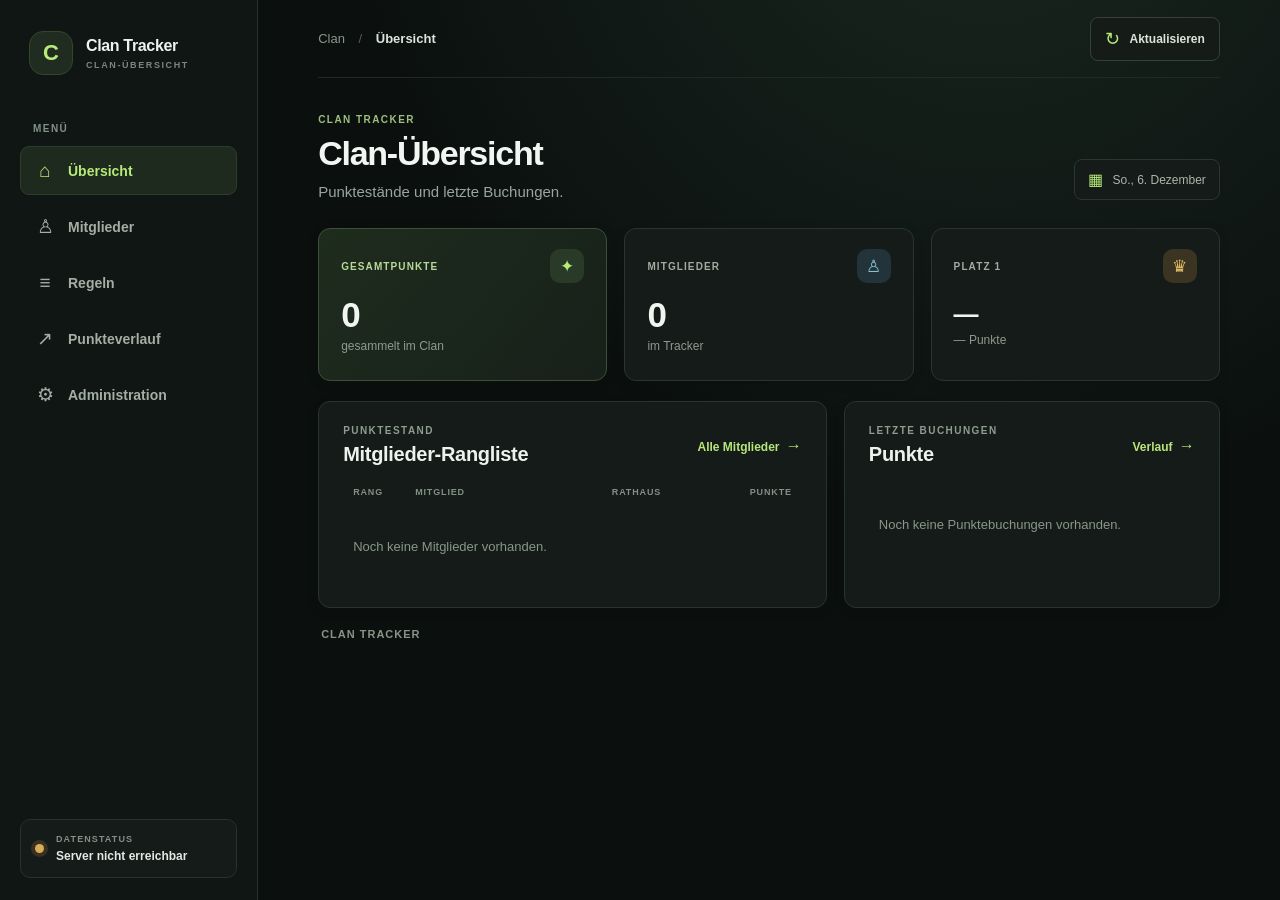
==== app/static/index.html @ a35e94be "Adjust CWL and Raid Weekend rule order" ====
<!doctype html>
<html lang="de">
<head>
  <meta charset="utf-8">
  <meta name="viewport" content="width=device-width, initial-scale=1">
  <meta name="theme-color" content="#0c1110">
  <title>Clan Tracker · Dashboard</title>
  <link rel="stylesheet" href="style.css?v=17">
</head>
<body>
  <aside class="sidebar">
    <a class="brand" href="#overview" data-view="overview" aria-label="Clan-Übersicht">
      <span class="brand-mark" id="clan-initial">C</span>
      <span class="brand-copy"><strong id="clan-name">Clan Tracker</strong><small>CLAN-ÜBERSICHT</small></span>
    </a>
    <div class="nav-caption">MENÜ</div>
    <nav class="nav-list" aria-label="Hauptnavigation">
      <a class="nav-link active" href="#overview" data-view="overview"><span class="nav-icon">⌂</span><span>Übersicht</span></a>
      <a class="nav-link" href="#members" data-view="members"><span class="nav-icon">♙</span><span>Mitglieder</span></a>
      <a class="nav-link" href="#rules" data-view="rules"><span class="nav-icon">≡</span><span>Regeln</span></a>
      <a class="nav-link" href="#history" data-view="history"><span class="nav-icon">↗</span><span>Punkteverlauf</span></a>
      <a class="nav-link" id="admin-link" href="/admin"><span class="nav-icon">⚙</span><span>Administration</span></a>
    </nav>
    <div class="sidebar-bottom">
      <p id="support-contact" class="support-contact" hidden></p>
      <div class="clan-status"><span class="status-dot"></span><span><small>DATENSTATUS</small><strong id="status">Warte auf Server</strong></span></div>
    </div>
  </aside>

  <main class="main-content">
    <header class="topbar">
      <div class="breadcrumb">Clan <span>/</span> <strong id="breadcrumb-title">Übersicht</strong></div>
      <button class="refresh-button" id="refresh" type="button"><span class="refresh-icon">↻</span><span>Aktualisieren</span></button>
    </header>
    <section class="intro">
      <div><p class="overline" id="clan-overline">CLAN TRACKER</p><h1 id="page-title">Clan-Übersicht</h1><p class="intro-copy" id="page-subtitle">Punktestände und letzte Buchungen.</p></div>
      <div class="date-chip"><span class="calendar-icon">▦</span><span id="today">Heute</span></div>
    </section>

    <section class="view active" id="overview" data-page="overview" aria-label="Übersicht">
      <section class="stats" aria-label="Clan-Kennzahlen">
        <article class="stat-card stat-primary"><div class="stat-top"><span>GESAMTPUNKTE</span><span class="stat-icon">✦</span></div><strong id="total">—</strong><small>gesammelt im Clan</small></article>
        <article class="stat-card"><div class="stat-top"><span>MITGLIEDER</span><span class="stat-icon icon-blue">♙</span></div><strong id="count">—</strong><small>im Tracker</small></article>
        <article class="stat-card"><div class="stat-top"><span>PLATZ 1</span><span class="stat-icon icon-gold">♛</span></div><strong class="leader-name" id="leader">—</strong><small id="leader-points">— Punkte</small></article>
      </section>
      <section class="content-grid">
        <article class="card">
          <div class="card-heading"><div><p class="overline">PUNKTESTAND</p><h2>Mitglieder-Rangliste</h2></div><a class="text-link" href="#members" data-view="members">Alle Mitglieder <span>→</span></a></div>
          <div class="table-head"><span>RANG</span><span>MITGLIED</span><span>RATHAUS</span><span>PUNKTE</span></div>
          <div id="members-preview" class="members-list"></div>
        </article>
        <article class="card">
          <div class="card-heading"><div><p class="overline">LETZTE BUCHUNGEN</p><h2>Punkte</h2></div><a class="text-link" href="#history" data-view="history">Verlauf <span>→</span></a></div>
          <div id="activity-preview" class="activity-list"></div>
        </article>
      </section>
    </section>

    <section class="view" id="members" data-page="members" aria-label="Mitglieder">
      <article class="card directory-card">
        <div class="card-heading"><div><p class="overline">CLAN-RANGLISTE</p><h2>Aktive Mitglieder</h2></div><span class="count-label" id="member-label">0 Mitglieder</span></div>
        <label class="search-box"><span>⌕</span><input id="member-search" type="search" placeholder="Mitglied suchen …" autocomplete="off"></label>
        <div class="member-table-wrap"><table class="member-table">
          <thead><tr><th>MITGLIED</th><th>GESAMT</th><th>CK</th><th>CWL</th><th>ÜBERFALL-WE</th><th>SPENDE</th><th>CLANSPIELE</th><th>BONUS</th><th>KICKGEFAHR</th></tr></thead>
          <tbody id="member-directory"></tbody>
        </table></div>
      </article>
      <article class="card directory-card former-members-card">
        <div class="card-heading"><div><p class="overline">CLAN-ARCHIV</p><h2>Ehemalige Mitglieder</h2></div><span class="count-label" id="former-member-label">0 Mitglieder</span></div>
        <div class="member-table-wrap"><table class="member-table">
          <thead><tr><th>MITGLIED</th><th>GESAMT</th><th>CK</th><th>CWL</th><th>ÜBERFALL-WE</th><th>SPENDE</th><th>CLANSPIELE</th><th>BONUS</th><th>KICKGEFAHR</th></tr></thead>
          <tbody id="former-member-directory"></tbody>
        </table></div>
      </article>
    </section>

    <section class="view" id="rules" data-page="rules" aria-label="Punktevergaberegeln">
      <article class="card rules-card">
        <div class="card-heading"><div><p class="overline">PUNKTEVERGABE</p><h2>So werden Punkte vergeben</h2></div></div>
        <div class="rules-grid">
          <section class="rule-group"><h3>Clan-Kriege (CK)</h3><div class="rule-row"><span>2 Angriffe genutzt</span><strong>+1</strong></div><div class="rule-row"><span>1 Angriff genutzt</span><strong>0</strong></div><div class="rule-row"><span>Teilgenommen, aber 0 Angriffe</span><strong class="negative">−2</strong></div><div class="rule-row"><span>Keine Teilnahme</span><strong>0</strong></div></section>
          <section class="rule-group"><h3>CWL</h3><div class="rule-row"><span>21 Sterne insgesamt</span><strong>+4</strong></div><div class="rule-row"><span>18–20 Sterne insgesamt</span><strong>+2</strong></div><div class="rule-row"><span>14–17 Sterne insgesamt</span><strong>+1</strong></div><div class="rule-row"><span>Unter 14 Sternen insgesamt</span><strong>0</strong></div><div class="rule-row"><span>Je vergessener Angriff</span><strong class="negative">−4</strong></div></section>
          <section class="rule-group"><h3>Überfall-Wochenende</h3><div class="rule-row"><span>Alle möglichen Angriffe</span><strong>+1</strong></div><div class="rule-row"><span>Ein Teil der möglichen Angriffe</span><strong>0</strong></div><div class="rule-row"><span>Keine Angriffe</span><strong class="negative">−1</strong></div></section>
          <section class="rule-group"><h3>Spenden</h3><div class="rule-row"><span>Je 1.000 gespendete Einheiten</span><strong>+1</strong></div></section>
          <section class="rule-group"><h3>Clanspiele</h3><div class="rule-row"><span>10.000 Punkte</span><strong>+3</strong></div><div class="rule-row"><span>4.000–9.999 Punkte</span><strong>+1</strong></div><div class="rule-row"><span>1–3.999 Punkte</span><strong>0</strong></div><div class="rule-row"><span>0 Punkte</span><strong class="negative">−3</strong></div></section>
          <section class="rule-group"><h3>Bonus und Abmeldung</h3><div class="rule-row"><span>Startguthaben beim ersten Beitritt</span><strong>+10</strong></div><div class="rule-row"><span>Manuelle Korrekturen</span><strong>durch Admins</strong></div><p class="rule-note">Nach einem Wiedereintritt werden frühere Punkte fortgeführt. Abmeldungen verhindern automatische Minuspunkte, wenn der eingetragene Zeitraum die Aktivität überschneidet; positive Punkte werden weiterhin gewertet.</p></section>
        </div>
        <p class="rules-footnote">Die Punkte aller Buchungen werden zum persönlichen Gesamtstand addiert. Bei 0 oder weniger Punkten besteht Kickgefahr.</p>
      </article>
    </section>

    <section class="view" id="history" data-page="history" aria-label="Punkteverlauf">
      <article class="card history-card">
        <div class="card-heading"><div><p class="overline">PUNKTE-CHRONIK</p><h2>Alle Buchungen</h2></div><label class="select-wrap"><span class="sr-only">Kategorie filtern</span><select id="category-filter"><option value="">Alle Kategorien</option><option>CK</option><option>CWL</option><option>Überfall-WE</option><option>Spende</option><option>Clan-Spiele</option><option>Bonus</option></select></label></div>
        <p class="history-note" id="history-count">Lade Punkteverlauf …</p>
        <div id="history-list" class="history-list"></div>
      </article>
    </section>
    <footer><span id="clan-footer-name">CLAN TRACKER</span><span id="support-contact-footer" class="support-contact-footer" hidden></span></footer>
  </main>
  <script src="app.js?v=20"></script>
</body>
</html>
---- app/static/style.css ----
:root {
  font-family: Inter, "Segoe UI", Arial, sans-serif;
  color: #eef3ee;
  background: #0b100f;
  font-synthesis: none;
  text-rendering: optimizeLegibility;
  --bg: #0b100f;
  --sidebar: #101614;
  --panel: #141b18;
  --panel-soft: #18211c;
  --border: #27322c;
  --muted: #929e94;
  --green: #b7eb78;
  --green-strong: #80b854;
}

* { box-sizing: border-box; }
html { scroll-behavior: smooth; }
body { min-width: 320px; min-height: 100vh; margin: 0; background: radial-gradient(ellipse at 77% -28%, #1b2a21 0, transparent 47%), var(--bg); }
button, input, select { font: inherit; }

.sidebar { position: fixed; inset: 0 auto 0 0; z-index: 3; display: flex; flex-direction: column; width: 258px; padding: 30px 20px 22px; border-right: 1px solid var(--border); background: var(--sidebar); }
.brand { display: flex; align-items: center; gap: 13px; padding: 1px 9px 48px; color: inherit; text-decoration: none; }
.brand-mark { display: grid; width: 44px; height: 44px; place-items: center; border: 1px solid #35452e; border-radius: 14px; background: #202c20; color: var(--green); font-size: 22px; font-weight: 800; }
.brand-copy strong { font-size: 16px; letter-spacing: -.35px; }
.brand-copy small { display: block; margin-top: 5px; color: #79877d; font-size: 9px; font-weight: 700; letter-spacing: 1.6px; }
.nav-caption, .overline { color: #829086; font-size: 10px; font-weight: 750; letter-spacing: 1.45px; }
.nav-caption { padding: 0 13px 12px; }
.nav-list { display: grid; gap: 7px; }
.nav-link { display: flex; align-items: center; gap: 13px; height: 49px; padding: 0 14px; border: 1px solid transparent; border-radius: 9px; color: #a3aea5; font-size: 14px; font-weight: 600; text-decoration: none; transition: background .15s, color .15s, border-color .15s; }
.nav-link:hover { background: #17201b; color: #e7eee7; }
.nav-link.active { border-color: #2d3d2d; background: #1d2a1d; color: var(--green); }
.nav-icon { width: 20px; text-align: center; font-size: 19px; font-weight: 400; }
.sidebar-bottom { margin-top: auto; }
.clan-status { display: flex; align-items: center; gap: 12px; padding: 14px; border: 1px solid var(--border); border-radius: 10px; background: #141b18; }
.status-dot { width: 9px; height: 9px; border-radius: 50%; background: #d6ad59; box-shadow: 0 0 0 4px #3a3020; }
.status-dot.connected { background: #8fd16f; box-shadow: 0 0 0 4px #253a26; }
.clan-status small, .clan-status strong { display: block; }
.clan-status small { color: #829086; font-size: 9px; font-weight: 700; letter-spacing: 1.1px; }
.clan-status strong { margin-top: 5px; color: #e2e9e2; font-size: 12px; font-weight: 650; }
.sidebar-bottom p { margin: 15px 13px 0; color: #77847a; font-size: 12px; line-height: 1.7; }
.sidebar-bottom .support-contact { margin: 0 13px 12px; color: #929e94; font-size: 11px; line-height: 1.5; }

.rules-grid { display: grid; grid-template-columns: repeat(2, minmax(0, 1fr)); gap: 14px; }
.rule-group { padding: 17px 18px; border: 1px solid var(--border); border-radius: 9px; background: #111815; }
.rule-group h3 { margin: 0 0 12px; color: #e8eee8; font-size: 15px; }
.rule-row { display: flex; align-items: center; justify-content: space-between; gap: 12px; min-height: 36px; border-top: 1px solid #253029; color: #aab6ab; font-size: 12px; }
.rule-row strong { flex: 0 0 auto; color: var(--green); font-size: 13px; }
.rule-row strong.negative { color: #ff9b87; }
.rule-note, .rules-footnote { margin: 12px 0 0; color: #879489; font-size: 11px; line-height: 1.6; }
.rules-footnote { margin-top: 18px; padding-top: 15px; border-top: 1px solid var(--border); }

.main-content { max-width: 1600px; margin-left: 258px; padding: 0 clamp(30px, 4.7vw, 72px) 24px; }
.topbar { display: flex; align-items: center; justify-content: space-between; height: 78px; border-bottom: 1px solid #202923; }
.breadcrumb { color: #89968c; font-size: 13px; }
.breadcrumb span { margin: 0 10px; color: #536056; }
.breadcrumb strong { color: #dce5dc; font-weight: 650; }
.refresh-button { display: flex; align-items: center; gap: 9px; padding: 10px 14px; border: 1px solid #354138; border-radius: 8px; background: #151c18; color: #dbe4db; font: 600 12px Inter, "Segoe UI", Arial, sans-serif; cursor: pointer; transition: border-color .15s, background .15s; }
.refresh-button:hover { border-color: #698553; background: #1a241c; }
.refresh-button:disabled { opacity: .6; cursor: wait; }
.refresh-icon { color: var(--green); font-size: 18px; }
.intro { display: flex; align-items: flex-end; justify-content: space-between; padding: 36px 0 28px; }
.intro .overline { margin: 0 0 9px; color: #9cbe7e; }
.intro h1 { margin: 0; color: #f2f6f2; font-size: 34px; font-weight: 740; letter-spacing: -1.25px; }
.intro-copy { margin: 10px 0 0; color: #9aa69c; font-size: 15px; }
.date-chip { display: flex; align-items: center; gap: 9px; padding: 10px 13px; border: 1px solid #2b362f; border-radius: 8px; background: #141b18; color: #aab6ab; font-size: 12px; }
.calendar-icon { color: var(--green); font-size: 16px; }

.view { display: none; }
.view.active { display: block; animation: fade-in .18s ease-out; }
@keyframes fade-in { from { opacity: .55; transform: translateY(3px); } to { opacity: 1; transform: translateY(0); } }
.stats { display: grid; grid-template-columns: repeat(3, minmax(0, 1fr)); gap: 17px; margin-bottom: 20px; }
.stat-card { min-height: 153px; padding: 20px 22px; border: 1px solid #2a352e; border-radius: 12px; background: #141b18; box-shadow: 0 3px 12px rgb(0 0 0 / 12%); }
.stat-primary { border-color: #3c5037; background: linear-gradient(130deg, #1e2c1d, #17201a); }
.stat-top { display: flex; align-items: center; justify-content: space-between; color: #a0ada1; font-size: 10px; font-weight: 750; letter-spacing: 1.1px; }
.stat-primary .stat-top { color: #b9d99b; }
.stat-icon { display: grid; width: 34px; height: 34px; place-items: center; border-radius: 10px; background: #293b28; color: var(--green); font-size: 17px; }
.icon-blue { background: #22333a; color: #85c1d0; }
.icon-gold { background: #3c3422; color: #e0be68; }
.stat-card > strong { display: block; margin-top: 12px; color: #f1f5f0; font-size: 35px; font-weight: 730; letter-spacing: -.8px; }
.stat-card > small { display: block; margin-top: 4px; color: #8d9a8f; font-size: 12px; }
.stat-card .leader-name { margin-top: 17px; font-size: 25px; }

.content-grid { display: grid; grid-template-columns: minmax(0, 1.15fr) minmax(350px, .85fr); gap: 17px; }
.card { min-width: 0; padding: 23px 24px; border: 1px solid #29342e; border-radius: 12px; background: var(--panel); box-shadow: 0 3px 12px rgb(0 0 0 / 12%); }
.card-heading { display: flex; align-items: center; justify-content: space-between; gap: 15px; margin-bottom: 21px; }
.card-heading .overline { margin: 0 0 7px; color: #8f9d91; }
.card h2 { margin: 0; color: #edf2ed; font-size: 20px; font-weight: 690; letter-spacing: -.3px; }
.text-link { color: #b7e77b; font-size: 12px; font-weight: 650; text-decoration: none; white-space: nowrap; }
.text-link:hover { color: #d2f3a7; }
.text-link span { margin-left: 3px; font-size: 16px; }
.count-label { padding: 7px 10px; border: 1px solid #2e3b32; border-radius: 7px; background: #19221c; color: #a9b4a9; font-size: 11px; white-space: nowrap; }
.table-head, .member-row { display: grid; grid-template-columns: 52px minmax(130px, 1fr) 90px 80px; align-items: center; gap: 10px; }
.table-head { padding: 0 10px 12px; color: #839086; font-size: 9px; font-weight: 700; letter-spacing: .85px; }
.table-head span:last-child { text-align: right; }
.members-list, .activity-list { display: grid; }
.member-row { min-height: 66px; padding: 0 10px; border-top: 1px solid #222c26; }
.rank { color: #87948a; font-size: 12px; font-weight: 650; }
.rank.top { color: var(--green); }
.member-person { display: flex; align-items: center; gap: 11px; min-width: 0; }
.avatar { display: grid; flex: 0 0 36px; width: 36px; height: 36px; place-items: center; border: 1px solid #344233; border-radius: 11px; background: #202c21; color: #c0e99b; font-size: 11px; font-weight: 750; }
.member-person b { display: block; overflow: hidden; color: #e3eae3; font-size: 13px; font-weight: 650; text-overflow: ellipsis; white-space: nowrap; }
.member-person small { display: block; margin-top: 4px; color: #849187; font-size: 10px; }
.th { color: #a0aca1; font-size: 11px; }
.points { justify-self: end; color: #e1e9df; font-size: 14px; font-weight: 700; }
.directory-card { overflow: hidden; }
.member-table-wrap { overflow-x: auto; margin: 0 -10px; scrollbar-color: #435044 #141b18; scrollbar-width: thin; }
.member-table { width: 100%; min-width: 980px; border-collapse: separate; border-spacing: 0; text-align: left; }
.member-table th { position: sticky; top: 0; z-index: 1; padding: 12px 10px; border-bottom: 1px solid #344036; background: #19211c; color: #89968b; font-size: 10px; font-weight: 700; letter-spacing: .6px; white-space: nowrap; }
.member-table th:first-child { padding-left: 14px; }
.member-table td { height: 58px; padding: 8px 10px; border-bottom: 1px solid #222c26; color: #dce5dc; font-size: 13px; white-space: nowrap; }
.member-table tbody tr:hover td { background: #19221c; }
.member-name-cell { min-width: 160px; }
.member-name { display: block; color: #e8eee8; font-size: 13px; font-weight: 650; }
.member-name-cell small { display: block; margin-top: 3px; color: #839086; font-size: 10px; }
.member-table .total-score { color: #f1f5ef; font-size: 14px; font-weight: 750; }
.category-score { font-variant-numeric: tabular-nums; }
.category-score.positive { color: #b7e77b; }
.category-score.negative { color: #ff9b87; }
.kick-status { display: inline-flex; align-items: center; padding: 6px 9px; border: 1px solid transparent; border-radius: 7px; font-size: 10px; font-weight: 700; white-space: nowrap; }
.kick-status.safe { border-color: #304432; background: #1d2b20; color: #b7e77b; }
.kick-status.at-risk { border-color: #56352f; background: #34221f; color: #ff9b87; }
.former-members-card { margin-top: 18px; }
.table-empty { padding: 32px 14px !important; color: #89968b !important; }

.activity-item, .history-row { display: grid; grid-template-columns: 38px minmax(0, 1fr) auto; align-items: center; gap: 12px; min-height: 68px; border-top: 1px solid #222c26; }
.activity-icon { display: grid; width: 36px; height: 36px; place-items: center; border: 1px solid #354633; border-radius: 10px; background: #202d21; color: #b7e77b; font-size: 17px; }
.activity-icon.war { border-color: #49352b; background: #30251f; color: #efa77e; }
.activity-icon.games { border-color: #433953; background: #292334; color: #d0b0ed; }
.activity-icon.raid { border-color: #2f3e4a; background: #1d2931; color: #8ec8de; }
.activity-copy, .history-copy { min-width: 0; }
.activity-copy b, .history-copy b { display: block; overflow: hidden; color: #dce5dc; font-size: 12px; font-weight: 650; text-overflow: ellipsis; white-space: nowrap; }
.activity-copy small, .history-copy small { display: block; margin-top: 5px; color: #89968b; font-size: 10px; }
.history-copy small span, .history-copy b span { padding: 0 3px; color: #5f6c61; }
.gain { color: #b7e77b; font-size: 13px; font-weight: 700; white-space: nowrap; }
.loss { color: #f08d7d; }
.empty { padding: 30px 10px; color: #89968b; font-size: 13px; }

.directory-card, .history-card { min-height: 320px; }
.search-box { display: flex; align-items: center; gap: 10px; max-width: 430px; height: 44px; margin: 0 0 20px; padding: 0 13px; border: 1px solid #2c3931; border-radius: 8px; background: #101714; color: #91a092; }
.search-box:focus-within { border-color: #6f9357; box-shadow: 0 0 0 3px rgb(151 194 108 / 10%); }
.search-box > span { font-size: 21px; line-height: 1; }
.search-box input { width: 100%; border: 0; outline: 0; background: transparent; color: #eaf0e9; font-size: 13px; }
.search-box input::placeholder { color: #77847a; }
.select-wrap select { min-height: 38px; padding: 0 32px 0 11px; border: 1px solid #2d3932; border-radius: 7px; outline: 0; background: #111815; color: #c6d0c6; font-size: 11px; cursor: pointer; }
.history-note { margin: -7px 0 13px; color: #89968b; font-size: 11px; }
.history-row { min-height: 72px; padding: 0 10px; }
.history-row .activity-icon { width: 38px; height: 38px; }
.sr-only { position: absolute; width: 1px; height: 1px; padding: 0; overflow: hidden; clip: rect(0, 0, 0, 0); white-space: nowrap; clip-path: inset(50%); }
footer { display: flex; justify-content: space-between; padding: 20px 3px 0; color: #748177; font-size: 11px; }
footer span:first-child { color: #879487; font-weight: 700; letter-spacing: 1px; }
.support-contact-footer { display: none; color: #929e94; font-weight: 400; letter-spacing: 0; }

@media (max-width: 1050px) {
  .sidebar { width: 220px; }
  .main-content { margin-left: 220px; padding-right: 30px; padding-left: 30px; }
  .content-grid { grid-template-columns: 1fr; }
}
@media (max-width: 650px) {
  .sidebar { position: fixed; inset: auto 0 0; display: block; width: auto; height: 68px; padding: 6px 12px; border-top: 1px solid var(--border); border-right: 0; background: #101614; }
  .brand, .nav-caption, .sidebar-bottom { display: none; }
  .nav-list { display: flex; align-items: center; justify-content: space-around; gap: 5px; height: 100%; }
  .nav-link { flex-direction: column; justify-content: center; gap: 1px; min-width: 52px; height: 54px; padding: 0 3px; font-size: 8px; }
  .nav-icon { font-size: 18px; line-height: 22px; }
  .main-content { margin: 0; padding: 0 16px 88px; }
  .topbar { height: 62px; }
  .intro { align-items: flex-start; padding: 27px 0 20px; }
  .intro h1 { font-size: 28px; }
  .intro-copy { max-width: 240px; font-size: 12px; line-height: 1.5; }
  .date-chip { gap: 5px; padding: 8px; font-size: 10px; }
  .stats { grid-template-columns: 1fr 1fr; gap: 9px; margin-bottom: 12px; }
  .stat-card { min-height: 120px; padding: 14px; }
  .stat-card:first-child { grid-column: span 2; min-height: 112px; }
  .stat-card > strong { margin-top: 8px; font-size: 29px; }
  .stat-card .leader-name { font-size: 21px; }
  .stat-card > small { font-size: 11px; }
  .content-grid { gap: 12px; }
  .card { padding: 17px 14px; }
  .card-heading { gap: 8px; margin-bottom: 16px; }
  .card h2 { font-size: 17px; }
  .card-heading .overline { font-size: 9px; }
  .count-label, .text-link { font-size: 10px; }
  .table-head, .member-row { grid-template-columns: 31px minmax(95px, 1fr) 52px 53px; gap: 5px; }
  .member-table { min-width: 930px; }
  .member-table th { padding: 10px 8px; font-size: 9px; }
  .member-table td { height: 54px; padding: 7px 8px; font-size: 11px; }
  .member-table .total-score { font-size: 12px; }
  .kick-status { padding: 5px 7px; font-size: 9px; }
  .activity-item, .history-row { grid-template-columns: 32px minmax(0, 1fr) auto; gap: 8px; min-height: 62px; }
  .activity-icon, .history-row .activity-icon { width: 31px; height: 31px; font-size: 14px; }
  .activity-copy b, .history-copy b { font-size: 10px; }
  .activity-copy small, .history-copy small { font-size: 9px; }
  .gain { font-size: 11px; }
  .search-box { max-width: none; height: 42px; }
  .select-wrap select { max-width: 145px; padding-left: 8px; font-size: 9px; }
  .rules-grid { grid-template-columns: 1fr; gap: 10px; }
  .rule-group { padding: 14px; }
  footer { flex-direction: column; gap: 8px; font-size: 9px; }
  footer .support-contact-footer:not([hidden]) { display: block; }
}
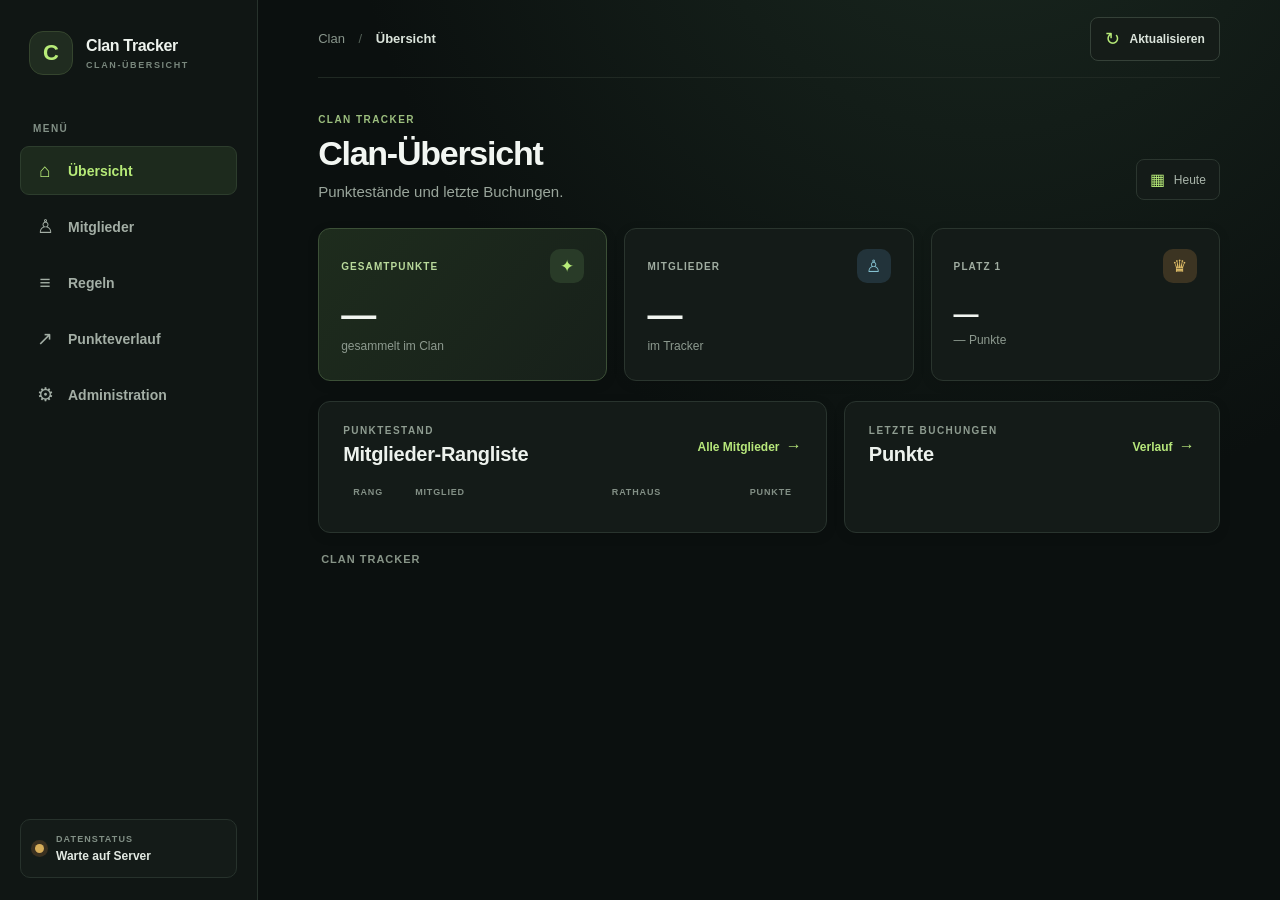
==== commit b3482003: "Filter point history by member" ====
--- a/app/static/index.html
+++ b/app/static/index.html
@@ -5,7 +5,7 @@
   <meta name="viewport" content="width=device-width, initial-scale=1">
   <meta name="theme-color" content="#0c1110">
   <title>Clan Tracker · Dashboard</title>
-  <link rel="stylesheet" href="style.css?v=17">
+  <link rel="stylesheet" href="style.css?v=19">
 </head>
 <body>
   <aside class="sidebar">
@@ -91,14 +91,14 @@
 
     <section class="view" id="history" data-page="history" aria-label="Punkteverlauf">
       <article class="card history-card">
-        <div class="card-heading"><div><p class="overline">PUNKTE-CHRONIK</p><h2>Alle Buchungen</h2></div><label class="select-wrap"><span class="sr-only">Kategorie filtern</span><select id="category-filter"><option value="">Alle Kategorien</option><option>CK</option><option>CWL</option><option>Überfall-WE</option><option>Spende</option><option>Clan-Spiele</option><option>Bonus</option></select></label></div>
+        <div class="card-heading"><div><p class="overline">PUNKTE-CHRONIK</p><h2 id="history-title">Alle Buchungen</h2></div><div class="history-filters"><label class="select-wrap"><span class="sr-only">Mitglied filtern</span><select id="member-filter"><option value="">Alle Mitglieder</option></select></label><label class="select-wrap"><span class="sr-only">Kategorie filtern</span><select id="category-filter"><option value="">Alle Kategorien</option><option>CK</option><option>CWL</option><option>Überfall-WE</option><option>Spende</option><option>Clan-Spiele</option><option>Bonus</option></select></label></div></div>
         <p class="history-note" id="history-count">Lade Punkteverlauf …</p>
         <div id="history-list" class="history-list"></div>
       </article>
     </section>
     <footer><span id="clan-footer-name">CLAN TRACKER</span><span id="support-contact-footer" class="support-contact-footer" hidden></span></footer>
   </main>
-  <script src="app.js?v=20"></script>
+  <script src="app.js?v=22"></script>
 </body>
 </html>
 
--- a/app/static/style.css
+++ b/app/static/style.css
@@ -112,6 +112,9 @@
 .member-table tbody tr:hover td { background: #19221c; }
 .member-name-cell { min-width: 160px; }
 .member-name { display: block; color: #e8eee8; font-size: 13px; font-weight: 650; }
+.member-history-trigger { width: max-content; max-width: 100%; padding: 0; border: 0; background: transparent; text-align: left; cursor: pointer; }
+.member-history-trigger:hover { color: #b7eb78; text-decoration: underline; text-underline-offset: 3px; }
+.member-history-trigger:focus-visible { outline: 2px solid #b7eb78; outline-offset: 3px; border-radius: 2px; }
 .member-name-cell small { display: block; margin-top: 3px; color: #839086; font-size: 10px; }
 .member-table .total-score { color: #f1f5ef; font-size: 14px; font-weight: 750; }
 .category-score { font-variant-numeric: tabular-nums; }
@@ -198,3 +201,4 @@
   footer { flex-direction: column; gap: 8px; font-size: 9px; }
   footer .support-contact-footer:not([hidden]) { display: block; }
 }
+
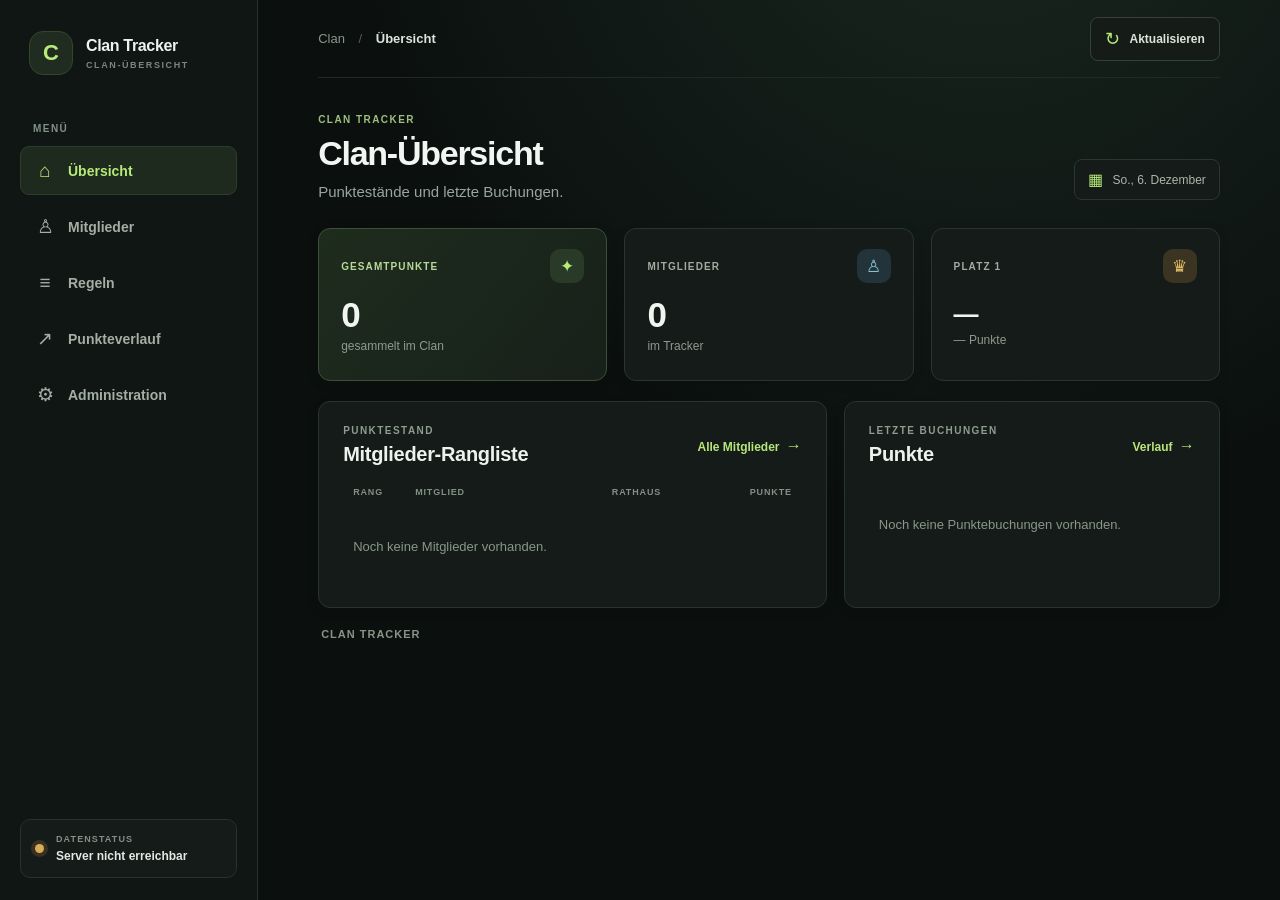
==== commit 2df3e815: "Inaktivitätstracker hinzugefügt" ====
--- a/app/static/index.html
+++ b/app/static/index.html
@@ -61,14 +61,14 @@
         <div class="card-heading"><div><p class="overline">CLAN-RANGLISTE</p><h2>Aktive Mitglieder</h2></div><span class="count-label" id="member-label">0 Mitglieder</span></div>
         <label class="search-box"><span>⌕</span><input id="member-search" type="search" placeholder="Mitglied suchen …" autocomplete="off"></label>
         <div class="member-table-wrap"><table class="member-table">
-          <thead><tr><th>MITGLIED</th><th>GESAMT</th><th>CK</th><th>CWL</th><th>ÜBERFALL-WE</th><th>SPENDE</th><th>CLANSPIELE</th><th>BONUS</th><th>KICKGEFAHR</th></tr></thead>
+          <thead><tr><th>MITGLIED</th><th>GESAMT</th><th>CK</th><th>CWL</th><th>ÜBERFALL-WE</th><th>SPENDE</th><th>CLANSPIELE</th><th>INAKTIV</th><th>BONUS</th><th>KICKGEFAHR</th></tr></thead>
           <tbody id="member-directory"></tbody>
         </table></div>
       </article>
       <article class="card directory-card former-members-card">
         <div class="card-heading"><div><p class="overline">CLAN-ARCHIV</p><h2>Ehemalige Mitglieder</h2></div><span class="count-label" id="former-member-label">0 Mitglieder</span></div>
         <div class="member-table-wrap"><table class="member-table">
-          <thead><tr><th>MITGLIED</th><th>GESAMT</th><th>CK</th><th>CWL</th><th>ÜBERFALL-WE</th><th>SPENDE</th><th>CLANSPIELE</th><th>BONUS</th><th>KICKGEFAHR</th></tr></thead>
+          <thead><tr><th>MITGLIED</th><th>GESAMT</th><th>CK</th><th>CWL</th><th>ÜBERFALL-WE</th><th>SPENDE</th><th>CLANSPIELE</th><th>INAKTIV</th><th>BONUS</th><th>KICKGEFAHR</th></tr></thead>
           <tbody id="former-member-directory"></tbody>
         </table></div>
       </article>
@@ -83,6 +83,7 @@
           <section class="rule-group"><h3>Überfall-Wochenende</h3><div class="rule-row"><span>Alle möglichen Angriffe</span><strong>+1</strong></div><div class="rule-row"><span>Ein Teil der möglichen Angriffe</span><strong>0</strong></div><div class="rule-row"><span>Keine Angriffe</span><strong class="negative">−1</strong></div></section>
           <section class="rule-group"><h3>Spenden</h3><div class="rule-row"><span>Je 1.000 gespendete Einheiten</span><strong>+1</strong></div></section>
           <section class="rule-group"><h3>Clanspiele</h3><div class="rule-row"><span>10.000 Punkte</span><strong>+3</strong></div><div class="rule-row"><span>4.000–9.999 Punkte</span><strong>+1</strong></div><div class="rule-row"><span>1–3.999 Punkte</span><strong>0</strong></div><div class="rule-row"><span>0 Punkte</span><strong class="negative">−3</strong></div></section>
+          <section class="rule-group"><h3>Inaktivität</h3><div class="rule-row"><span>Ab 7 Tagen ohne Aktion</span><strong class="negative">−1 / Tag</strong></div><p class="rule-note">Vollautomatisch über Clan-Aktivitäten, XP und Spielfortschritt ermittelt. Abgemeldete Mitglieder sind geschützt.</p></section>
           <section class="rule-group"><h3>Bonus und Abmeldung</h3><div class="rule-row"><span>Startguthaben beim ersten Beitritt</span><strong>+10</strong></div><div class="rule-row"><span>Manuelle Korrekturen</span><strong>durch Admins</strong></div><p class="rule-note">Nach einem Wiedereintritt werden frühere Punkte fortgeführt. Abmeldungen verhindern automatische Minuspunkte, wenn der eingetragene Zeitraum die Aktivität überschneidet; positive Punkte werden weiterhin gewertet.</p></section>
         </div>
         <p class="rules-footnote">Die Punkte aller Buchungen werden zum persönlichen Gesamtstand addiert. Bei 0 oder weniger Punkten besteht Kickgefahr.</p>
@@ -91,7 +92,7 @@
 
     <section class="view" id="history" data-page="history" aria-label="Punkteverlauf">
       <article class="card history-card">
-        <div class="card-heading"><div><p class="overline">PUNKTE-CHRONIK</p><h2 id="history-title">Alle Buchungen</h2></div><div class="history-filters"><label class="select-wrap"><span class="sr-only">Mitglied filtern</span><select id="member-filter"><option value="">Alle Mitglieder</option></select></label><label class="select-wrap"><span class="sr-only">Kategorie filtern</span><select id="category-filter"><option value="">Alle Kategorien</option><option>CK</option><option>CWL</option><option>Überfall-WE</option><option>Spende</option><option>Clan-Spiele</option><option>Bonus</option></select></label></div></div>
+        <div class="card-heading"><div><p class="overline">PUNKTE-CHRONIK</p><h2 id="history-title">Alle Buchungen</h2></div><div class="history-filters"><label class="select-wrap"><span class="sr-only">Mitglied filtern</span><select id="member-filter"><option value="">Alle Mitglieder</option></select></label><label class="select-wrap"><span class="sr-only">Kategorie filtern</span><select id="category-filter"><option value="">Alle Kategorien</option><option>CK</option><option>CWL</option><option>Überfall-WE</option><option>Spende</option><option>Clan-Spiele</option><option>Inaktiv</option><option>Bonus</option></select></label></div></div>
         <p class="history-note" id="history-count">Lade Punkteverlauf …</p>
         <div id="history-list" class="history-list"></div>
       </article>
@@ -101,4 +102,4 @@
   <script src="app.js?v=22"></script>
 </body>
 </html>
-
+
--- a/app/static/style.css
+++ b/app/static/style.css
@@ -112,9 +112,6 @@
 .member-table tbody tr:hover td { background: #19221c; }
 .member-name-cell { min-width: 160px; }
 .member-name { display: block; color: #e8eee8; font-size: 13px; font-weight: 650; }
-.member-history-trigger { width: max-content; max-width: 100%; padding: 0; border: 0; background: transparent; text-align: left; cursor: pointer; }
-.member-history-trigger:hover { color: #b7eb78; text-decoration: underline; text-underline-offset: 3px; }
-.member-history-trigger:focus-visible { outline: 2px solid #b7eb78; outline-offset: 3px; border-radius: 2px; }
 .member-name-cell small { display: block; margin-top: 3px; color: #839086; font-size: 10px; }
 .member-table .total-score { color: #f1f5ef; font-size: 14px; font-weight: 750; }
 .category-score { font-variant-numeric: tabular-nums; }
@@ -146,6 +143,7 @@
 .search-box input { width: 100%; border: 0; outline: 0; background: transparent; color: #eaf0e9; font-size: 13px; }
 .search-box input::placeholder { color: #77847a; }
 .select-wrap select { min-height: 38px; padding: 0 32px 0 11px; border: 1px solid #2d3932; border-radius: 7px; outline: 0; background: #111815; color: #c6d0c6; font-size: 11px; cursor: pointer; }
+.history-filters { display: flex; align-items: center; gap: 9px; }
 .history-note { margin: -7px 0 13px; color: #89968b; font-size: 11px; }
 .history-row { min-height: 72px; padding: 0 10px; }
 .history-row .activity-icon { width: 38px; height: 38px; }
@@ -196,6 +194,7 @@
   .gain { font-size: 11px; }
   .search-box { max-width: none; height: 42px; }
   .select-wrap select { max-width: 145px; padding-left: 8px; font-size: 9px; }
+  .history-filters { gap: 6px; }
   .rules-grid { grid-template-columns: 1fr; gap: 10px; }
   .rule-group { padding: 14px; }
   footer { flex-direction: column; gap: 8px; font-size: 9px; }
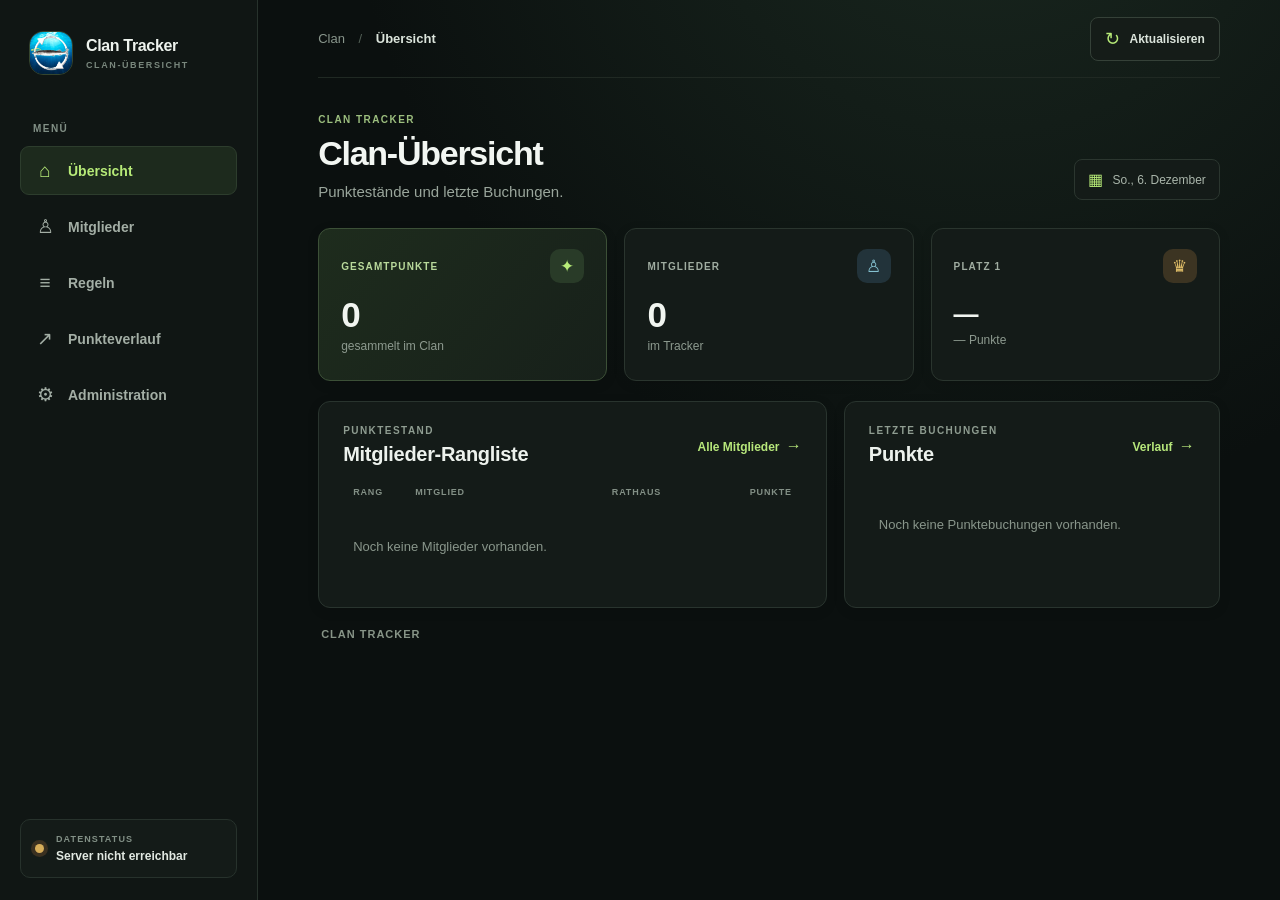
==== commit 523e3505: "logo hinzugefügt + Möglichkeit für alle Mitglieder auf einmal Punkte zu buchen" ====
--- a/app/static/index.html
+++ b/app/static/index.html
@@ -5,12 +5,13 @@
   <meta name="viewport" content="width=device-width, initial-scale=1">
   <meta name="theme-color" content="#0c1110">
   <title>Clan Tracker · Dashboard</title>
-  <link rel="stylesheet" href="style.css?v=19">
+  <link rel="icon" type="image/png" href="logo.png">
+  <link rel="stylesheet" href="style.css?v=21">
 </head>
 <body>
   <aside class="sidebar">
     <a class="brand" href="#overview" data-view="overview" aria-label="Clan-Übersicht">
-      <span class="brand-mark" id="clan-initial">C</span>
+      <span class="brand-mark"><img class="brand-logo" src="logo.png" alt="Clan-Logo"></span>
       <span class="brand-copy"><strong id="clan-name">Clan Tracker</strong><small>CLAN-ÜBERSICHT</small></span>
     </a>
     <div class="nav-caption">MENÜ</div>
@@ -61,14 +62,14 @@
         <div class="card-heading"><div><p class="overline">CLAN-RANGLISTE</p><h2>Aktive Mitglieder</h2></div><span class="count-label" id="member-label">0 Mitglieder</span></div>
         <label class="search-box"><span>⌕</span><input id="member-search" type="search" placeholder="Mitglied suchen …" autocomplete="off"></label>
         <div class="member-table-wrap"><table class="member-table">
-          <thead><tr><th>MITGLIED</th><th>GESAMT</th><th>CK</th><th>CWL</th><th>ÜBERFALL-WE</th><th>SPENDE</th><th>CLANSPIELE</th><th>INAKTIV</th><th>BONUS</th><th>KICKGEFAHR</th></tr></thead>
+          <thead><tr><th>MITGLIED</th><th>GESAMT</th><th>CK</th><th>CWL</th><th>ÜBERFALL-WE</th><th>SPENDE</th><th>CLANSPIELE</th><th>BONUS</th><th>KICKGEFAHR</th></tr></thead>
           <tbody id="member-directory"></tbody>
         </table></div>
       </article>
       <article class="card directory-card former-members-card">
         <div class="card-heading"><div><p class="overline">CLAN-ARCHIV</p><h2>Ehemalige Mitglieder</h2></div><span class="count-label" id="former-member-label">0 Mitglieder</span></div>
         <div class="member-table-wrap"><table class="member-table">
-          <thead><tr><th>MITGLIED</th><th>GESAMT</th><th>CK</th><th>CWL</th><th>ÜBERFALL-WE</th><th>SPENDE</th><th>CLANSPIELE</th><th>INAKTIV</th><th>BONUS</th><th>KICKGEFAHR</th></tr></thead>
+          <thead><tr><th>MITGLIED</th><th>GESAMT</th><th>CK</th><th>CWL</th><th>ÜBERFALL-WE</th><th>SPENDE</th><th>CLANSPIELE</th><th>BONUS</th><th>KICKGEFAHR</th></tr></thead>
           <tbody id="former-member-directory"></tbody>
         </table></div>
       </article>
@@ -83,8 +84,7 @@
           <section class="rule-group"><h3>Überfall-Wochenende</h3><div class="rule-row"><span>Alle möglichen Angriffe</span><strong>+1</strong></div><div class="rule-row"><span>Ein Teil der möglichen Angriffe</span><strong>0</strong></div><div class="rule-row"><span>Keine Angriffe</span><strong class="negative">−1</strong></div></section>
           <section class="rule-group"><h3>Spenden</h3><div class="rule-row"><span>Je 1.000 gespendete Einheiten</span><strong>+1</strong></div></section>
           <section class="rule-group"><h3>Clanspiele</h3><div class="rule-row"><span>10.000 Punkte</span><strong>+3</strong></div><div class="rule-row"><span>4.000–9.999 Punkte</span><strong>+1</strong></div><div class="rule-row"><span>1–3.999 Punkte</span><strong>0</strong></div><div class="rule-row"><span>0 Punkte</span><strong class="negative">−3</strong></div></section>
-          <section class="rule-group"><h3>Inaktivität</h3><div class="rule-row"><span>Ab 7 Tagen ohne Aktion</span><strong class="negative">−1 / Tag</strong></div><p class="rule-note">Vollautomatisch über Clan-Aktivitäten, XP und Spielfortschritt ermittelt. Abgemeldete Mitglieder sind geschützt.</p></section>
-          <section class="rule-group"><h3>Bonus und Abmeldung</h3><div class="rule-row"><span>Startguthaben beim ersten Beitritt</span><strong>+10</strong></div><div class="rule-row"><span>Manuelle Korrekturen</span><strong>durch Admins</strong></div><p class="rule-note">Nach einem Wiedereintritt werden frühere Punkte fortgeführt. Abmeldungen verhindern automatische Minuspunkte, wenn der eingetragene Zeitraum die Aktivität überschneidet; positive Punkte werden weiterhin gewertet.</p></section>
+          <section class="rule-group"><h3>Bonus und Abmeldung</h3><div class="rule-row"><span>Startguthaben beim ersten Beitritt</span><strong>+10</strong></div><div class="rule-row"><span>Ab 7 Tagen Inaktivität</span><strong class="negative">−1 / Tag</strong></div><div class="rule-row"><span>Manuelle Korrekturen</span><strong>durch Admins</strong></div><p class="rule-note">Nach einem Wiedereintritt werden frühere Punkte fortgeführt. Abmeldungen verhindern automatische Minuspunkte, wenn der eingetragene Zeitraum die Aktivität überschneidet; positive Punkte werden weiterhin gewertet.</p></section>
         </div>
         <p class="rules-footnote">Die Punkte aller Buchungen werden zum persönlichen Gesamtstand addiert. Bei 0 oder weniger Punkten besteht Kickgefahr.</p>
       </article>
@@ -92,14 +92,14 @@
 
     <section class="view" id="history" data-page="history" aria-label="Punkteverlauf">
       <article class="card history-card">
-        <div class="card-heading"><div><p class="overline">PUNKTE-CHRONIK</p><h2 id="history-title">Alle Buchungen</h2></div><div class="history-filters"><label class="select-wrap"><span class="sr-only">Mitglied filtern</span><select id="member-filter"><option value="">Alle Mitglieder</option></select></label><label class="select-wrap"><span class="sr-only">Kategorie filtern</span><select id="category-filter"><option value="">Alle Kategorien</option><option>CK</option><option>CWL</option><option>Überfall-WE</option><option>Spende</option><option>Clan-Spiele</option><option>Inaktiv</option><option>Bonus</option></select></label></div></div>
+        <div class="card-heading"><div><p class="overline">PUNKTE-CHRONIK</p><h2 id="history-title">Alle Buchungen</h2></div><div class="history-filters"><label class="select-wrap"><span class="sr-only">Mitglied filtern</span><select id="member-filter"><option value="">Alle Mitglieder</option></select></label><label class="select-wrap"><span class="sr-only">Kategorie filtern</span><select id="category-filter"><option value="">Alle Kategorien</option><option>CK</option><option>CWL</option><option>Überfall-WE</option><option>Spende</option><option>Clan-Spiele</option><option>Inaktivität</option><option>Bonus</option></select></label></div></div>
         <p class="history-note" id="history-count">Lade Punkteverlauf …</p>
         <div id="history-list" class="history-list"></div>
       </article>
     </section>
     <footer><span id="clan-footer-name">CLAN TRACKER</span><span id="support-contact-footer" class="support-contact-footer" hidden></span></footer>
   </main>
-  <script src="app.js?v=22"></script>
+  <script src="app.js?v=27"></script>
 </body>
 </html>
 
--- a/app/static/style.css
+++ b/app/static/style.css
@@ -21,7 +21,8 @@
 
 .sidebar { position: fixed; inset: 0 auto 0 0; z-index: 3; display: flex; flex-direction: column; width: 258px; padding: 30px 20px 22px; border-right: 1px solid var(--border); background: var(--sidebar); }
 .brand { display: flex; align-items: center; gap: 13px; padding: 1px 9px 48px; color: inherit; text-decoration: none; }
-.brand-mark { display: grid; width: 44px; height: 44px; place-items: center; border: 1px solid #35452e; border-radius: 14px; background: #202c20; color: var(--green); font-size: 22px; font-weight: 800; }
+.brand-mark { display: grid; width: 44px; height: 44px; flex-shrink: 0; overflow: hidden; place-items: center; border: 1px solid #35452e; border-radius: 14px; background: #202c20; color: var(--green); font-size: 22px; font-weight: 800; }
+.brand-logo { display: block; width: 100%; height: 100%; object-fit: cover; }
 .brand-copy strong { font-size: 16px; letter-spacing: -.35px; }
 .brand-copy small { display: block; margin-top: 5px; color: #79877d; font-size: 9px; font-weight: 700; letter-spacing: 1.6px; }
 .nav-caption, .overline { color: #829086; font-size: 10px; font-weight: 750; letter-spacing: 1.45px; }
@@ -120,6 +121,7 @@
 .kick-status { display: inline-flex; align-items: center; padding: 6px 9px; border: 1px solid transparent; border-radius: 7px; font-size: 10px; font-weight: 700; white-space: nowrap; }
 .kick-status.safe { border-color: #304432; background: #1d2b20; color: #b7e77b; }
 .kick-status.at-risk { border-color: #56352f; background: #34221f; color: #ff9b87; }
+.kick-status.inactive { border-color: #333d36; background: #1f2521; color: #8c978f; }
 .former-members-card { margin-top: 18px; }
 .table-empty { padding: 32px 14px !important; color: #89968b !important; }
 
@@ -200,4 +202,4 @@
   footer { flex-direction: column; gap: 8px; font-size: 9px; }
   footer .support-contact-footer:not([hidden]) { display: block; }
 }
-
+
